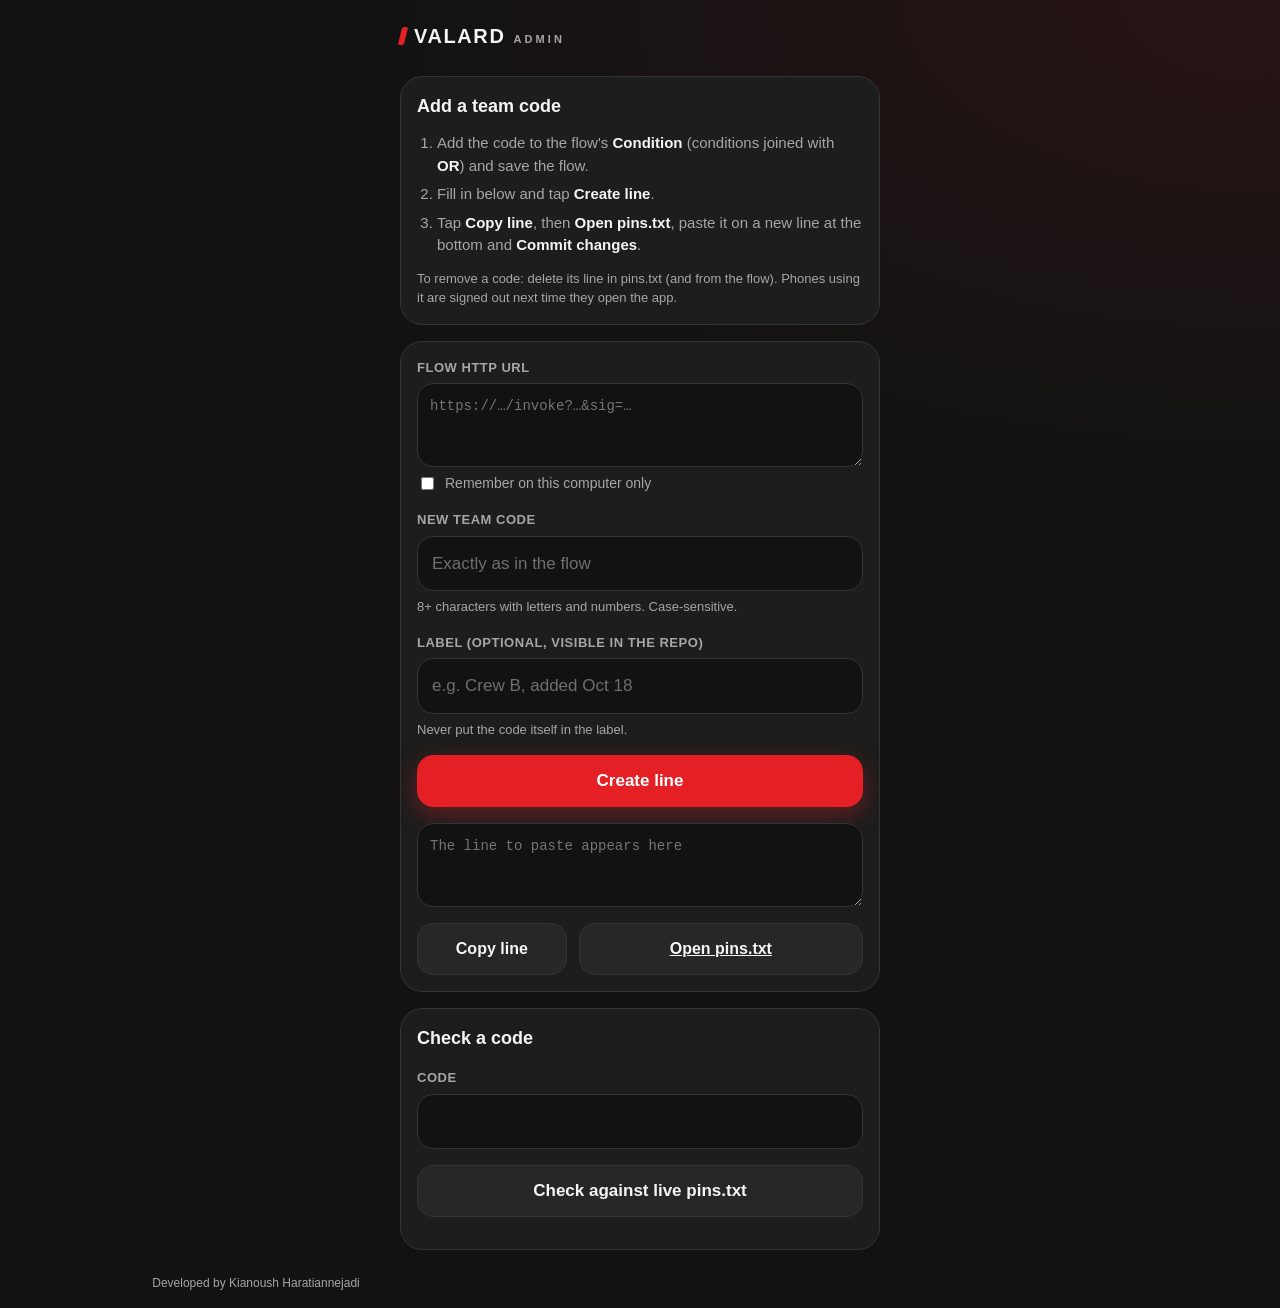
==== admin.html @ 44d9e915 "Multiple team codes: pins.txt + admin page, revocation on launch (v1.4.0) Co-Authored-By: Claude Opu" ====
<!doctype html>
<html lang="en">
<head>
<meta charset="utf-8">
<meta name="viewport" content="width=device-width, initial-scale=1, viewport-fit=cover">
<title>Valard Camera Admin</title>
<meta name="robots" content="noindex">
<link rel="icon" href="icons/icon-192.png">
<link rel="stylesheet" href="style.css">
<style>
  .screen { position: static; min-height: 100%; }
  textarea {
    font: 14px/1.45 ui-monospace, Menlo, Consolas, monospace; color: var(--text); background: var(--bg);
    border: 1.5px solid var(--line); border-radius: var(--r-md); padding: 12px; width: 100%; min-height: 84px;
    resize: vertical; word-break: break-all; -webkit-user-select: text; user-select: text;
  }
  textarea:focus { outline: 0; border-color: var(--red); box-shadow: 0 0 0 4px var(--red-soft); }
  .steps { margin: 0; padding-left: 20px; color: var(--muted); font-size: 15px; display: grid; gap: 6px; }
  .steps b { color: var(--text); }
  .ok-msg { color: var(--good); margin: 0; font-size: 14px; }
  .ok-msg:empty { display: none; }
  h2 { margin: 0; font-size: 18px; }
  a { color: #ff6b6f; }
  .check { display: flex; gap: 8px; align-items: center; font-size: 14px; color: var(--muted); }
</style>
</head>
<body>
<section class="screen">
  <header class="topbar">
    <div class="wordmark"><span class="wm-bar"></span>VALARD<small>ADMIN</small></div>
  </header>

  <div class="card">
    <h2>Add a team code</h2>
    <ol class="steps">
      <li>Add the code to the flow's <b>Condition</b> (conditions joined with <b>OR</b>) and save the flow.</li>
      <li>Fill in below and tap <b>Create line</b>.</li>
      <li>Tap <b>Copy line</b>, then <b>Open pins.txt</b>, paste it on a new line at the bottom and <b>Commit changes</b>.</li>
    </ol>
    <p class="muted small">To remove a code: delete its line in pins.txt (and from the flow). Phones using it are signed out next time they open the app.</p>
  </div>

  <form class="card form" onsubmit="return false">
    <label class="field">
      <span class="field-label">Flow HTTP URL</span>
      <textarea id="url" placeholder="https://…/invoke?…&amp;sig=…" spellcheck="false"></textarea>
      <span class="check"><input type="checkbox" id="remember"> <label for="remember">Remember on this computer only</label></span>
    </label>
    <label class="field">
      <span class="field-label">New team code</span>
      <span class="input-wrap"><input id="code" autocomplete="off" autocapitalize="off" spellcheck="false" placeholder="Exactly as in the flow"></span>
      <span class="hint">8+ characters with letters and numbers. Case-sensitive.</span>
    </label>
    <label class="field">
      <span class="field-label">Label (optional, visible in the repo)</span>
      <span class="input-wrap"><input id="label" autocomplete="off" placeholder="e.g. Crew B, added Oct 18"></span>
      <span class="hint">Never put the code itself in the label.</span>
    </label>
    <p id="err" class="err" role="alert"></p>
    <button id="make" class="btn primary block" type="submit">Create line</button>
    <textarea id="line" readonly placeholder="The line to paste appears here"></textarea>
    <div class="preview-actions">
      <button id="copy" class="btn" type="button">Copy line</button>
      <a class="btn" href="https://github.com/Kianoush-h/Valard-Camera-app/edit/main/pins.txt" target="_blank" rel="noopener">Open pins.txt</a>
    </div>
    <p id="ok" class="ok-msg"></p>
  </form>

  <form class="card form" onsubmit="return false">
    <h2>Check a code</h2>
    <label class="field">
      <span class="field-label">Code</span>
      <span class="input-wrap"><input id="test-code" autocomplete="off" autocapitalize="off" spellcheck="false"></span>
    </label>
    <button id="test" class="btn block" type="submit">Check against live pins.txt</button>
    <p id="test-out" class="muted"></p>
  </form>

  <p class="credit">Developed by Kianoush Haratiannejadi</p>
</section>

<script>
(function () {
  'use strict';
  const $ = id => document.getElementById(id);
  const enc = new TextEncoder();
  const b64 = a => btoa(String.fromCharCode(...new Uint8Array(a)));
  const unb64 = s => Uint8Array.from(atob(s), c => c.charCodeAt(0));

  try {
    const saved = localStorage.getItem('vc-admin.url');
    if (saved) { $('url').value = saved; $('remember').checked = true; }
  } catch (e) { /* ignore */ }

  async function loadHeader() {
    const r = await fetch('pins.txt?t=' + Date.now(), { cache: 'no-store' });
    if (!r.ok) throw new Error('Could not load pins.txt (' + r.status + ')');
    const text = await r.text();
    const m = /^salt=(\S+)\s+iter=(\d+)/m.exec(text);
    if (!m) throw new Error('pins.txt has no salt line');
    return { salt: m[1], iter: +m[2], text };
  }

  async function keyFor(code, head, usage) {
    const base = await crypto.subtle.importKey('raw', enc.encode(code), 'PBKDF2', false, ['deriveKey']);
    return crypto.subtle.deriveKey({ name: 'PBKDF2', salt: unb64(head.salt), iterations: head.iter, hash: 'SHA-256' },
      base, { name: 'AES-GCM', length: 256 }, false, [usage]);
  }

  $('make').onclick = async () => {
    $('err').textContent = ''; $('ok').textContent = ''; $('line').value = '';
    const url = $('url').value.trim(), code = $('code').value.trim();
    const label = $('label').value.trim().replace(/\s+/g, ' ');
    if (!/^https:\/\/\S+sig=\S+/.test(url)) { $('err').textContent = 'Paste the full HTTP URL from the flow trigger (it contains "sig=").'; return; }
    if (code.length < 8) { $('err').textContent = 'Use a code of at least 8 characters.'; return; }
    if (label && label.includes(code)) { $('err').textContent = 'The label must not contain the code.'; return; }
    try {
      if ($('remember').checked) localStorage.setItem('vc-admin.url', url); else localStorage.removeItem('vc-admin.url');
    } catch (e) { /* ignore */ }
    $('make').disabled = true; $('make').textContent = 'Encrypting…';
    try {
      const head = await loadHeader();
      const key = await keyFor(code, head, 'encrypt');
      const iv = crypto.getRandomValues(new Uint8Array(12));
      const data = await crypto.subtle.encrypt({ name: 'AES-GCM', iv }, key, enc.encode(url));
      $('line').value = `${b64(iv)}.${b64(data)}` + (label ? `  # ${label}` : '');
      $('ok').textContent = 'Line created. Copy it and add it to pins.txt.';
    } catch (e) {
      $('err').textContent = e.message;
    } finally {
      $('make').disabled = false; $('make').textContent = 'Create line';
    }
  };

  $('copy').onclick = () => {
    if (!$('line').value) return;
    $('line').select();
    (navigator.clipboard ? navigator.clipboard.writeText($('line').value) : Promise.reject())
      .catch(() => document.execCommand('copy'))
      .finally(() => { $('copy').textContent = 'Copied'; setTimeout(() => { $('copy').textContent = 'Copy line'; }, 2000); });
  };

  $('test').onclick = async () => {
    const code = $('test-code').value.trim();
    if (!code) return;
    $('test-out').textContent = 'Checking…';
    try {
      const head = await loadHeader();
      const key = await keyFor(code, head, 'decrypt');
      const lines = head.text.split(/\r?\n/).map(l => /^([A-Za-z0-9+/=]+)\.([A-Za-z0-9+/=]+)/.exec(l.trim())).filter(Boolean);
      for (const m of lines) {
        try {
          await crypto.subtle.decrypt({ name: 'AES-GCM', iv: unb64(m[1]) }, key, unb64(m[2]));
          $('test-out').textContent = 'Valid: this code unlocks the app (it must also be in the flow).';
          return;
        } catch (e) { /* next */ }
      }
      $('test-out').textContent = `Not valid: no line in pins.txt matches (${lines.length} code${lines.length === 1 ? '' : 's'} listed).`;
    } catch (e) {
      $('test-out').textContent = e.message;
    }
  };
})();
</script>
</body>
</html>
---- style.css ----
/* Valard Camera UI. Brand: charcoal #333333, red #E42025. Dark, high contrast for outdoor use. */
:root {
  --bg: #121212;
  --surface: #1d1d1d;
  --surface-2: #272727;
  --line: #343434;
  --text: #f5f5f5;
  --muted: #a6a6a6;
  --red: #e42025;
  --red-press: #c3171c;
  --red-soft: rgba(228, 32, 37, .14);
  --on-red: #ffffff;
  --good: #30d158;
  --ok: #ffd60a;
  --bad: #ff453a;

  --r-sm: 12px;
  --r-md: 16px;
  --r-lg: 22px;
  --s1: 4px; --s2: 8px; --s3: 12px; --s4: 16px; --s5: 24px; --s6: 32px;
  --font: -apple-system, BlinkMacSystemFont, "SF Pro Text", "Inter", "Segoe UI", Roboto, Helvetica, Arial, sans-serif;
  --shadow: 0 10px 30px rgba(0, 0, 0, .45);
}

* { box-sizing: border-box; -webkit-tap-highlight-color: transparent; }
[hidden] { display: none !important; }

html, body {
  margin: 0; height: 100%;
  background: var(--bg); color: var(--text);
  font: 16px/1.5 var(--font);
  -webkit-font-smoothing: antialiased;
  -webkit-user-select: none; user-select: none;
  overscroll-behavior: none;
}
button { font: inherit; color: inherit; touch-action: manipulation; cursor: pointer; }
:focus-visible { outline: 3px solid var(--red); outline-offset: 2px; }

.ic { width: 22px; height: 22px; fill: none; stroke: currentColor; stroke-width: 2; stroke-linecap: round; stroke-linejoin: round; flex: none; }

/* ---------- screens (stacked so they can cross-animate) */
.screen {
  position: fixed; inset: 0; overflow-y: auto; -webkit-overflow-scrolling: touch;
  display: flex; flex-direction: column; gap: var(--s4);
  padding: calc(env(safe-area-inset-top) + var(--s3)) var(--s4) calc(env(safe-area-inset-bottom) + var(--s4));
  background:
    radial-gradient(120% 60% at 100% 0%, rgba(228, 32, 37, .10), transparent 60%),
    var(--bg);
}
.screen.dark { background: #000; padding: 0; gap: 0; }
@media (min-width: 560px) { .screen > * { width: 100%; max-width: 480px; margin-left: auto; margin-right: auto; } }

/* ---------- brand */
.wordmark {
  display: flex; align-items: baseline; gap: 8px;
  font-weight: 900; font-size: 20px; letter-spacing: .08em;
}
.wordmark small { font-size: 11px; font-weight: 700; letter-spacing: .28em; color: var(--muted); }
.wm-bar { width: 6px; height: 18px; background: var(--red); border-radius: 2px; align-self: center; transform: skewX(-14deg); }
.wordmark.big { font-size: 40px; gap: 12px; flex-wrap: wrap; }
.wordmark.big .wm-bar { width: 10px; height: 36px; }
.wordmark.big small { flex-basis: 100%; font-size: 13px; margin-left: 22px; margin-top: -4px; }
.setup-hero { margin-top: 8vh; }

.topbar { display: flex; align-items: center; justify-content: space-between; min-height: 48px; }
.topbar-title { font-weight: 700; font-size: 17px; }
.icon-btn {
  width: 44px; height: 44px; border-radius: 50%; border: 1px solid var(--line);
  background: var(--surface); display: grid; place-items: center; transition: background .15s, transform .15s;
}
.icon-btn:active { background: var(--surface-2); transform: scale(.94); }
.icon-btn-spacer { width: 44px; }

/* ---------- cards & text */
.card {
  background: var(--surface); border: 1px solid var(--line); border-radius: var(--r-lg);
  padding: var(--s4); display: flex; flex-direction: column; gap: var(--s3);
}
.muted { color: var(--muted); margin: 0; }
.small { font-size: 13px; }
.center { text-align: center; }
.row-between { display: flex; align-items: center; justify-content: space-between; gap: var(--s3); }
.row-between .muted { font-size: 14px; }
.credit { text-align: center; font-size: 12px; color: var(--muted); margin: auto 0 0; padding-top: var(--s2); }
.lead { color: var(--muted); font-size: 17px; margin: var(--s3) 0 0; max-width: 34ch; }
.err { color: var(--bad); margin: 0; min-height: 1.2em; font-size: 14px; }
.err:empty { display: none; }

/* ---------- forms */
.form { gap: var(--s4); }
.field { display: flex; flex-direction: column; gap: 6px; }
.field-label { font-size: 13px; font-weight: 600; letter-spacing: .04em; text-transform: uppercase; color: var(--muted); }
.hint { font-size: 13px; color: var(--muted); }
.input-wrap {
  display: flex; align-items: center; gap: 10px; padding: 0 6px 0 14px; min-height: 52px;
  background: var(--bg); border: 1.5px solid var(--line); border-radius: var(--r-md);
  transition: border-color .15s, box-shadow .15s;
}
.input-wrap > .ic { color: var(--muted); width: 20px; height: 20px; }
.input-wrap:focus-within { border-color: var(--red); box-shadow: 0 0 0 4px var(--red-soft); }
.input-wrap input {
  flex: 1; min-width: 0; border: 0; outline: 0; background: transparent; color: var(--text);
  font: inherit; font-size: 17px; padding: 14px 0; -webkit-user-select: text; user-select: text;
}
.input-wrap input::placeholder { color: #6f6f6f; }
.reveal { width: 44px; height: 44px; border: 0; background: none; color: var(--muted); display: grid; place-items: center; border-radius: 50%; }
.reveal[aria-pressed="true"] { color: var(--text); }

/* ---------- buttons */
.btn {
  display: inline-flex; align-items: center; justify-content: center; gap: 8px;
  min-height: 52px; padding: 0 18px; border-radius: var(--r-md);
  font-weight: 700; font-size: 17px; border: 1px solid var(--line);
  background: var(--surface-2); color: var(--text);
  transition: background .15s, transform .15s;
}
.btn:active { transform: scale(.97); }
.btn.primary { background: var(--red); border-color: var(--red); color: var(--on-red); box-shadow: 0 8px 24px rgba(228, 32, 37, .35); }
.btn.primary:active { background: var(--red-press); }
.btn.block { width: 100%; }
.btn[disabled] { opacity: .5; pointer-events: none; }
.link-btn {
  display: inline-flex; align-items: center; justify-content: center; gap: 8px;
  border: 0; background: none; color: var(--muted); min-height: 44px; font-size: 15px; font-weight: 600;
}
.link-btn .ic { width: 18px; height: 18px; }

/* ---------- home */
.clock { padding: var(--s2) var(--s1) 0; }
.clock-hello { color: var(--muted); font-size: 15px; font-weight: 600; min-height: 1.4em; }
.clock-time {
  font-size: clamp(44px, 15vw, 64px); font-weight: 800; letter-spacing: -.03em; line-height: 1.05;
  font-variant-numeric: tabular-nums;
}
.clock-date { color: var(--muted); font-size: 15px; font-variant-numeric: tabular-nums; }

.loc { gap: var(--s4); }
.loc-head { display: flex; gap: var(--s3); align-items: flex-start; }
.loc-icon { width: 44px; height: 44px; border-radius: 14px; background: var(--red-soft); color: var(--red); display: grid; place-items: center; flex: none; }
.loc-text { min-width: 0; }
.addr { font-weight: 700; font-size: 17px; line-height: 1.3; }
.coords { color: var(--muted); font-size: 14px; font-variant-numeric: tabular-nums; margin-top: 2px; }
.chips { display: flex; flex-wrap: wrap; gap: var(--s2); }
.chip-stat {
  display: inline-flex; align-items: center; gap: 8px; min-height: 36px; padding: 0 12px;
  background: var(--surface-2); border-radius: 999px; font-size: 14px; font-weight: 600; font-variant-numeric: tabular-nums;
}
.chip-btn {
  min-height: 36px; padding: 0 14px; border-radius: 999px; border: 0;
  background: var(--red); color: var(--on-red); font-size: 14px; font-weight: 700;
}
.dot { width: 10px; height: 10px; border-radius: 50%; background: var(--muted); position: relative; flex: none; }
.dot.good { background: var(--good); }
.dot.ok { background: var(--ok); }
.dot.bad { background: var(--bad); }
.dot.good::after {
  content: ""; position: absolute; inset: -4px; border-radius: 50%; border: 2px solid var(--good);
  animation: ping 1.8s ease-out infinite;
}
@keyframes ping { from { transform: scale(.6); opacity: .9; } to { transform: scale(1.8); opacity: 0; } }

.dial { width: 22px; height: 22px; }
.dial-ring { fill: none; stroke: var(--muted); stroke-width: 2.5; }
.dial-n { fill: var(--red); }
.dial-s { fill: #d0d0d0; }

.sync {
  display: flex; align-items: center; gap: 10px; padding: 12px var(--s4); min-height: 48px;
  border-radius: var(--r-md); background: var(--surface); border: 1px solid var(--line);
  font-size: 15px; font-weight: 600;
}
.sync .sync-ic { color: var(--good); }
.sync.pending .sync-ic, .sync.uploading .sync-ic { color: var(--ok); }
.sync.error { background: #2a1515; border-color: #5a2323; }
.sync.error .sync-ic { color: var(--bad); }

.warn { flex-direction: row; align-items: flex-start; background: #2a2410; border-color: #5a4a12; font-size: 14px; }
.warn .ic { color: var(--ok); }

.shutter-wrap { flex: 1; min-height: 170px; display: flex; flex-direction: column; align-items: center; justify-content: flex-end; gap: 10px; }
.shutter {
  position: relative; width: 104px; height: 104px; border-radius: 50%; padding: 0;
  border: 4px solid #fff; background: transparent; display: grid; place-items: center;
}
.shutter-core {
  width: 82px; height: 82px; border-radius: 50%; background: var(--red); color: #fff;
  display: grid; place-items: center; box-shadow: 0 10px 30px rgba(228, 32, 37, .45);
}
.shutter-core .ic { width: 32px; height: 32px; }
.shutter-halo { position: absolute; inset: -12px; border-radius: 50%; border: 2px solid rgba(228, 32, 37, .55); opacity: 0; pointer-events: none; }
.shutter-label { margin: 0; font-weight: 700; letter-spacing: .02em; }

/* ---------- preview */
.preview-img { flex: 1; min-height: 0; display: flex; align-items: center; justify-content: center; padding-top: env(safe-area-inset-top); }
.preview-img img { max-width: 100%; max-height: 100%; object-fit: contain; }
.sheet {
  background: rgba(24, 24, 24, .92); -webkit-backdrop-filter: blur(18px); backdrop-filter: blur(18px);
  border-top: 1px solid var(--line); border-radius: var(--r-lg) var(--r-lg) 0 0;
  padding: var(--s4) var(--s4) calc(env(safe-area-inset-bottom) + var(--s3));
  display: flex; flex-direction: column; gap: var(--s3);
}
.sheet-dest { display: flex; align-items: center; gap: 8px; color: var(--muted); font-size: 14px; font-weight: 600; }
.sheet-dest .ic { width: 18px; height: 18px; color: var(--red); }
.preview-actions { display: grid; grid-template-columns: 1fr 1.9fr; gap: var(--s3); }
.preview-actions .btn { padding: 0 12px; white-space: nowrap; font-size: 16px; }

/* ---------- overlays */
.busy {
  position: fixed; inset: 0; z-index: 40; display: grid; place-items: center;
  background: rgba(0, 0, 0, .62); -webkit-backdrop-filter: blur(6px); backdrop-filter: blur(6px);
}
.busy-card {
  display: flex; flex-direction: column; align-items: center; gap: var(--s3);
  background: var(--surface); border: 1px solid var(--line); border-radius: var(--r-lg);
  padding: var(--s5) var(--s6); box-shadow: var(--shadow); font-weight: 600;
}
.busy-card p { margin: 0; }
.ring { width: 48px; height: 48px; animation: spin 1s linear infinite; }
.ring circle { fill: none; stroke: var(--red); stroke-width: 4.5; stroke-linecap: round; stroke-dasharray: 90 150; }
@keyframes spin { to { transform: rotate(360deg); } }

.toast {
  position: fixed; left: 16px; right: 16px; z-index: 50; margin: 0 auto; width: max-content; max-width: calc(100% - 32px);
  bottom: calc(env(safe-area-inset-bottom) + 24px);
  display: flex; align-items: center; gap: 10px;
  background: #fafafa; color: #111; font-weight: 700; font-size: 15px;
  padding: 12px 18px; border-radius: 999px; box-shadow: var(--shadow);
}
.toast .ic { width: 20px; height: 20px; color: #1a7f37; }
.toast.err .ic { color: var(--red); }

@media (prefers-reduced-motion: reduce) {
  *, *::before, *::after { animation: none !important; transition: none !important; }
}
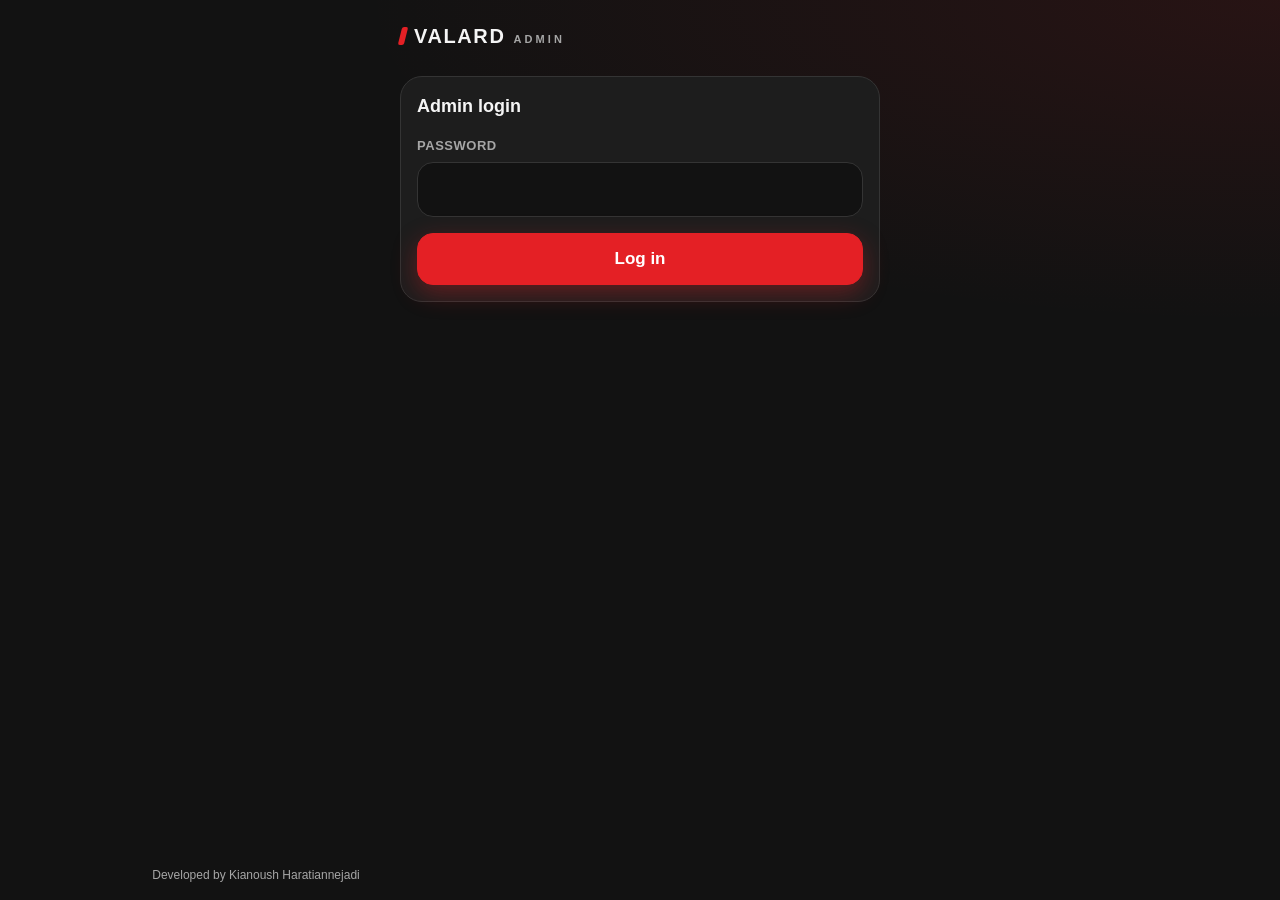
==== commit 9b7d6e66: "Simple PIN sign-in: PIN only for crew, admin page manages names (v1.5.0) - Upload address built into" ====
--- a/admin.html
+++ b/admin.html
@@ -9,72 +9,96 @@
 <link rel="stylesheet" href="style.css">
 <style>
   .screen { position: static; min-height: 100%; }
-  textarea {
-    font: 14px/1.45 ui-monospace, Menlo, Consolas, monospace; color: var(--text); background: var(--bg);
-    border: 1.5px solid var(--line); border-radius: var(--r-md); padding: 12px; width: 100%; min-height: 84px;
-    resize: vertical; word-break: break-all; -webkit-user-select: text; user-select: text;
-  }
-  textarea:focus { outline: 0; border-color: var(--red); box-shadow: 0 0 0 4px var(--red-soft); }
-  .steps { margin: 0; padding-left: 20px; color: var(--muted); font-size: 15px; display: grid; gap: 6px; }
-  .steps b { color: var(--text); }
-  .ok-msg { color: var(--good); margin: 0; font-size: 14px; }
-  .ok-msg:empty { display: none; }
   h2 { margin: 0; font-size: 18px; }
   a { color: #ff6b6f; }
-  .check { display: flex; gap: 8px; align-items: center; font-size: 14px; color: var(--muted); }
+  .people { display: flex; flex-direction: column; gap: 8px; }
+  .person {
+    display: grid; grid-template-columns: 1fr auto auto; align-items: center; gap: 8px;
+    background: var(--bg); border: 1px solid var(--line); border-radius: var(--r-md); padding: 8px 8px 8px 14px;
+  }
+  .person .who { font-weight: 700; }
+  .person .pin { font: 14px ui-monospace, Menlo, Consolas, monospace; color: var(--muted); }
+  .person .pin.shown { color: var(--text); }
+  .mini { min-height: 40px; min-width: 40px; padding: 0 10px; border-radius: 10px; border: 1px solid var(--line); background: var(--surface-2); color: var(--text); font-weight: 600; font-size: 14px; }
+  .mini.danger { color: #ff6b6f; }
+  .add-row { display: grid; grid-template-columns: 1fr; gap: 10px; }
+  .pin-row { display: grid; grid-template-columns: 1fr auto; gap: 8px; }
+  .status { font-size: 14px; margin: 0; }
+  .status.ok { color: var(--good); }
+  .status.warn { color: var(--ok); }
+  .empty { color: var(--muted); font-size: 14px; text-align: center; padding: 12px; }
+  .steps { margin: 0; padding-left: 20px; color: var(--muted); font-size: 14px; display: grid; gap: 4px; }
+  .steps b { color: var(--text); }
 </style>
 </head>
 <body>
 <section class="screen">
   <header class="topbar">
     <div class="wordmark"><span class="wm-bar"></span>VALARD<small>ADMIN</small></div>
+    <button id="logout" class="mini" hidden>Log out</button>
   </header>
 
-  <div class="card">
-    <h2>Add a team code</h2>
+  <!-- Login -->
+  <form id="login" class="card form" onsubmit="return false">
+    <h2>Admin login</h2>
+    <label class="field">
+      <span class="field-label">Password</span>
+      <span class="input-wrap"><input id="pass" type="password" autocomplete="current-password"></span>
+    </label>
+    <p id="login-err" class="err" role="alert"></p>
+    <button id="login-btn" class="btn primary block" type="submit">Log in</button>
+  </form>
+
+  <!-- First-time setup -->
+  <form id="setup" class="card form" onsubmit="return false" hidden>
+    <h2>First-time setup</h2>
     <ol class="steps">
-      <li>Add the code to the flow's <b>Condition</b> (conditions joined with <b>OR</b>) and save the flow.</li>
-      <li>Fill in below and tap <b>Create line</b>.</li>
-      <li>Tap <b>Copy line</b>, then <b>Open pins.txt</b>, paste it on a new line at the bottom and <b>Commit changes</b>.</li>
+      <li>Open <a href="https://github.com/settings/personal-access-tokens/new" target="_blank" rel="noopener">GitHub › New fine-grained token</a>.</li>
+      <li>Name it <b>Valard Camera admin</b>, expiration up to 1 year.</li>
+      <li>Repository access: <b>Only select repositories › Valard-Camera-app</b>.</li>
+      <li>Permissions › Repository › <b>Contents: Read and write</b>. Generate and copy it.</li>
     </ol>
-    <p class="muted small">To remove a code: delete its line in pins.txt (and from the flow). Phones using it are signed out next time they open the app.</p>
+    <label class="field">
+      <span class="field-label">GitHub token</span>
+      <span class="input-wrap"><input id="token" type="password" autocomplete="off" spellcheck="false" placeholder="github_pat_…"></span>
+      <span class="hint">Stored only encrypted with your admin password.</span>
+    </label>
+    <p id="setup-err" class="err" role="alert"></p>
+    <button id="setup-btn" class="btn primary block" type="submit">Save setup</button>
+  </form>
+
+  <!-- People -->
+  <div id="main" hidden>
+    <div class="card">
+      <div class="row-between"><h2>People &amp; PINs</h2><span id="count" class="muted small"></span></div>
+      <div id="people" class="people"></div>
+    </div>
+
+    <form id="add" class="card form" onsubmit="return false" style="margin-top:16px">
+      <h2>Add a person</h2>
+      <div class="add-row">
+        <label class="field">
+          <span class="field-label">Name (stamped on photos)</span>
+          <span class="input-wrap"><input id="new-name" autocomplete="off" autocapitalize="words" placeholder="e.g. John Smith"></span>
+        </label>
+        <label class="field">
+          <span class="field-label">PIN</span>
+          <div class="pin-row">
+            <span class="input-wrap"><input id="new-pin" autocomplete="off" autocapitalize="off" spellcheck="false" placeholder="Same as in the flow"></span>
+            <button id="gen" class="mini" type="button">Generate</button>
+          </div>
+          <span class="hint">Remember: the PIN must also be in the flow's Condition (OR).</span>
+        </label>
+      </div>
+      <p id="add-err" class="err" role="alert"></p>
+      <button id="add-btn" class="btn block" type="submit">Add to list</button>
+    </form>
+
+    <div class="card" style="margin-top:16px">
+      <button id="save" class="btn primary block">Save changes</button>
+      <p id="status" class="status muted"></p>
+    </div>
   </div>
-
-  <form class="card form" onsubmit="return false">
-    <label class="field">
-      <span class="field-label">Flow HTTP URL</span>
-      <textarea id="url" placeholder="https://…/invoke?…&amp;sig=…" spellcheck="false"></textarea>
-      <span class="check"><input type="checkbox" id="remember"> <label for="remember">Remember on this computer only</label></span>
-    </label>
-    <label class="field">
-      <span class="field-label">New team code</span>
-      <span class="input-wrap"><input id="code" autocomplete="off" autocapitalize="off" spellcheck="false" placeholder="Exactly as in the flow"></span>
-      <span class="hint">8+ characters with letters and numbers. Case-sensitive.</span>
-    </label>
-    <label class="field">
-      <span class="field-label">Label (optional, visible in the repo)</span>
-      <span class="input-wrap"><input id="label" autocomplete="off" placeholder="e.g. Crew B, added Oct 18"></span>
-      <span class="hint">Never put the code itself in the label.</span>
-    </label>
-    <p id="err" class="err" role="alert"></p>
-    <button id="make" class="btn primary block" type="submit">Create line</button>
-    <textarea id="line" readonly placeholder="The line to paste appears here"></textarea>
-    <div class="preview-actions">
-      <button id="copy" class="btn" type="button">Copy line</button>
-      <a class="btn" href="https://github.com/Kianoush-h/Valard-Camera-app/edit/main/pins.txt" target="_blank" rel="noopener">Open pins.txt</a>
-    </div>
-    <p id="ok" class="ok-msg"></p>
-  </form>
-
-  <form class="card form" onsubmit="return false">
-    <h2>Check a code</h2>
-    <label class="field">
-      <span class="field-label">Code</span>
-      <span class="input-wrap"><input id="test-code" autocomplete="off" autocapitalize="off" spellcheck="false"></span>
-    </label>
-    <button id="test" class="btn block" type="submit">Check against live pins.txt</button>
-    <p id="test-out" class="muted"></p>
-  </form>
 
   <p class="credit">Developed by Kianoush Haratiannejadi</p>
 </section>
@@ -82,84 +106,208 @@
 <script>
 (function () {
   'use strict';
+  const REPO = 'Kianoush-h/Valard-Camera-app';
+  const PIN_ITER = 200000, ADMIN_ITER = 310000;
   const $ = id => document.getElementById(id);
-  const enc = new TextEncoder();
+  const te = new TextEncoder(), td = new TextDecoder();
   const b64 = a => btoa(String.fromCharCode(...new Uint8Array(a)));
   const unb64 = s => Uint8Array.from(atob(s), c => c.charCodeAt(0));
-
-  try {
-    const saved = localStorage.getItem('vc-admin.url');
-    if (saved) { $('url').value = saved; $('remember').checked = true; }
-  } catch (e) { /* ignore */ }
-
-  async function loadHeader() {
-    const r = await fetch('pins.txt?t=' + Date.now(), { cache: 'no-store' });
-    if (!r.ok) throw new Error('Could not load pins.txt (' + r.status + ')');
-    const text = await r.text();
-    const m = /^salt=(\S+)\s+iter=(\d+)/m.exec(text);
-    if (!m) throw new Error('pins.txt has no salt line');
-    return { salt: m[1], iter: +m[2], text };
-  }
-
-  async function keyFor(code, head, usage) {
-    const base = await crypto.subtle.importKey('raw', enc.encode(code), 'PBKDF2', false, ['deriveKey']);
-    return crypto.subtle.deriveKey({ name: 'PBKDF2', salt: unb64(head.salt), iterations: head.iter, hash: 'SHA-256' },
-      base, { name: 'AES-GCM', length: 256 }, false, [usage]);
-  }
-
-  $('make').onclick = async () => {
-    $('err').textContent = ''; $('ok').textContent = ''; $('line').value = '';
-    const url = $('url').value.trim(), code = $('code').value.trim();
-    const label = $('label').value.trim().replace(/\s+/g, ' ');
-    if (!/^https:\/\/\S+sig=\S+/.test(url)) { $('err').textContent = 'Paste the full HTTP URL from the flow trigger (it contains "sig=").'; return; }
-    if (code.length < 8) { $('err').textContent = 'Use a code of at least 8 characters.'; return; }
-    if (label && label.includes(code)) { $('err').textContent = 'The label must not contain the code.'; return; }
+  const hex = a => Array.from(a, b => b.toString(16).padStart(2, '0')).join('');
+  const b64utf8 = s => btoa(unescape(encodeURIComponent(s)));
+  const rnd = n => crypto.getRandomValues(new Uint8Array(n));
+
+  let session = null; // { pass, token, people: [{name, pin, added}] }
+  let dirty = false;
+
+  // ---------- crypto
+
+  async function passKey(pass, salt, iter) {
+    const base = await crypto.subtle.importKey('raw', te.encode(pass), 'PBKDF2', false, ['deriveKey']);
+    return crypto.subtle.deriveKey({ name: 'PBKDF2', salt, iterations: iter, hash: 'SHA-256' },
+      base, { name: 'AES-GCM', length: 256 }, false, ['encrypt', 'decrypt']);
+  }
+
+  async function sealAdmin(pass, obj) {
+    const salt = rnd(16), iv = rnd(12);
+    const key = await passKey(pass, salt, ADMIN_ITER);
+    const data = await crypto.subtle.encrypt({ name: 'AES-GCM', iv }, key, te.encode(JSON.stringify(obj)));
+    return JSON.stringify({ v: 1, salt: b64(salt), iter: ADMIN_ITER, iv: b64(iv), data: b64(data) }, null, 1);
+  }
+
+  async function openAdmin(pass, blob) {
+    const key = await passKey(pass, unb64(blob.salt), blob.iter);
+    const plain = await crypto.subtle.decrypt({ name: 'AES-GCM', iv: unb64(blob.iv) }, key, unb64(blob.data));
+    return JSON.parse(td.decode(plain));
+  }
+
+  // pins.json entry: id = first 16 bytes of PBKDF2(pin), name encrypted with bytes 32..64.
+  async function pinEntry(pin, salt, name) {
+    const base = await crypto.subtle.importKey('raw', te.encode(pin), 'PBKDF2', false, ['deriveBits']);
+    const bits = new Uint8Array(await crypto.subtle.deriveBits({ name: 'PBKDF2', salt, iterations: PIN_ITER, hash: 'SHA-256' }, base, 512));
+    const key = await crypto.subtle.importKey('raw', bits.slice(32, 64), 'AES-GCM', false, ['encrypt']);
+    const iv = rnd(12);
+    const data = await crypto.subtle.encrypt({ name: 'AES-GCM', iv }, key, te.encode(JSON.stringify({ name })));
+    return [hex(bits.slice(0, 16)), { iv: b64(iv), data: b64(data) }];
+  }
+
+  // ---------- GitHub
+
+  async function gh(path, opts) {
+    const o = opts || {};
+    return fetch(`https://api.github.com/repos/${REPO}/contents/${path}`, Object.assign({}, o, {
+      headers: Object.assign({ Authorization: 'Bearer ' + session.token, Accept: 'application/vnd.github+json' }, o.headers || {}),
+    }));
+  }
+
+  async function readRepoFile(path) {
+    const r = await gh(path + '?ref=main&t=' + Date.now());
+    if (r.status === 404) return null;
+    if (!r.ok) throw new Error(`GitHub ${r.status}: check the token`);
+    const j = await r.json();
+    return { sha: j.sha, text: decodeURIComponent(escape(atob(j.content.replace(/\n/g, '')))) };
+  }
+
+  async function writeRepoFile(path, text, message) {
+    const cur = await readRepoFile(path);
+    const r = await gh(path, {
+      method: 'PUT',
+      body: JSON.stringify({ message, content: b64utf8(text), branch: 'main', sha: cur ? cur.sha : undefined }),
+    });
+    if (!r.ok) throw new Error(`GitHub ${r.status}: ${(await r.text()).slice(0, 160)}`);
+  }
+
+  // ---------- views
+
+  function view(name) {
+    $('login').hidden = name !== 'login';
+    $('setup').hidden = name !== 'setup';
+    $('main').hidden = name !== 'main';
+    $('logout').hidden = name !== 'main';
+  }
+
+  function setStatus(msg, kind) { $('status').textContent = msg; $('status').className = 'status ' + (kind || 'muted'); }
+
+  function render() {
+    const list = $('people');
+    list.innerHTML = '';
+    const people = session.people;
+    $('count').textContent = `${people.length} ${people.length === 1 ? 'person' : 'people'}`;
+    if (!people.length) {
+      list.innerHTML = '<div class="empty">No one yet. Add the first person below.</div>';
+    }
+    people.forEach((p, i) => {
+      const row = document.createElement('div');
+      row.className = 'person';
+      row.innerHTML = '<div><div class="who"></div><div class="pin">••••••••</div></div>'
+        + '<button class="mini" type="button">Show</button><button class="mini danger" type="button">Remove</button>';
+      row.querySelector('.who').textContent = p.name;
+      const pinEl = row.querySelector('.pin');
+      const [showBtn, rmBtn] = row.querySelectorAll('button');
+      showBtn.onclick = () => {
+        const shown = pinEl.classList.toggle('shown');
+        pinEl.textContent = shown ? p.pin : '••••••••';
+        showBtn.textContent = shown ? 'Hide' : 'Show';
+      };
+      rmBtn.onclick = () => {
+        if (!confirm(`Remove ${p.name}? Also remove their PIN from the flow.`)) return;
+        people.splice(i, 1);
+        dirty = true; render();
+      };
+      list.appendChild(row);
+    });
+    if (dirty) setStatus('Unsaved changes. Tap Save changes.', 'warn');
+  }
+
+  // ---------- actions
+
+  $('login-btn').onclick = async () => {
+    const pass = $('pass').value;
+    $('login-err').textContent = '';
+    if (!pass) return;
+    $('login-btn').disabled = true; $('login-btn').textContent = 'Checking…';
     try {
-      if ($('remember').checked) localStorage.setItem('vc-admin.url', url); else localStorage.removeItem('vc-admin.url');
-    } catch (e) { /* ignore */ }
-    $('make').disabled = true; $('make').textContent = 'Encrypting…';
+      const r = await fetch('admin.json?t=' + Date.now(), { cache: 'no-store' });
+      if (r.status === 404) { session = { pass, token: '', people: [] }; view('setup'); return; }
+      if (!r.ok) throw new Error('Could not load admin.json');
+      let data;
+      try { data = await openAdmin(pass, await r.json()); } catch (e) { throw new Error('Wrong password.'); }
+      session = { pass, token: data.token, people: data.people || [] };
+      // Use the newest copy straight from GitHub (the website copy can lag ~1 min after a save).
+      try {
+        const fresh = await readRepoFile('admin.json');
+        if (fresh) { const d2 = await openAdmin(pass, JSON.parse(fresh.text)); session.token = d2.token; session.people = d2.people || []; }
+      } catch (e) { /* fall back to the website copy */ }
+      dirty = false;
+      view('main'); render(); setStatus('Logged in.', 'ok');
+    } catch (e) {
+      $('login-err').textContent = e.message;
+    } finally {
+      $('login-btn').disabled = false; $('login-btn').textContent = 'Log in';
+    }
+  };
+
+  $('setup-btn').onclick = async () => {
+    const token = $('token').value.trim();
+    $('setup-err').textContent = '';
+    if (!/^(github_pat_|ghp_)\S+$/.test(token)) { $('setup-err').textContent = 'Paste the token that starts with github_pat_'; return; }
+    $('setup-btn').disabled = true; $('setup-btn').textContent = 'Saving…';
     try {
-      const head = await loadHeader();
-      const key = await keyFor(code, head, 'encrypt');
-      const iv = crypto.getRandomValues(new Uint8Array(12));
-      const data = await crypto.subtle.encrypt({ name: 'AES-GCM', iv }, key, enc.encode(url));
-      $('line').value = `${b64(iv)}.${b64(data)}` + (label ? `  # ${label}` : '');
-      $('ok').textContent = 'Line created. Copy it and add it to pins.txt.';
+      session.token = token;
+      await save('Set up admin');
+      view('main'); render();
     } catch (e) {
-      $('err').textContent = e.message;
+      $('setup-err').textContent = e.message;
     } finally {
-      $('make').disabled = false; $('make').textContent = 'Create line';
+      $('setup-btn').disabled = false; $('setup-btn').textContent = 'Save setup';
     }
   };
 
-  $('copy').onclick = () => {
-    if (!$('line').value) return;
-    $('line').select();
-    (navigator.clipboard ? navigator.clipboard.writeText($('line').value) : Promise.reject())
-      .catch(() => document.execCommand('copy'))
-      .finally(() => { $('copy').textContent = 'Copied'; setTimeout(() => { $('copy').textContent = 'Copy line'; }, 2000); });
-  };
-
-  $('test').onclick = async () => {
-    const code = $('test-code').value.trim();
-    if (!code) return;
-    $('test-out').textContent = 'Checking…';
-    try {
-      const head = await loadHeader();
-      const key = await keyFor(code, head, 'decrypt');
-      const lines = head.text.split(/\r?\n/).map(l => /^([A-Za-z0-9+/=]+)\.([A-Za-z0-9+/=]+)/.exec(l.trim())).filter(Boolean);
-      for (const m of lines) {
-        try {
-          await crypto.subtle.decrypt({ name: 'AES-GCM', iv: unb64(m[1]) }, key, unb64(m[2]));
-          $('test-out').textContent = 'Valid: this code unlocks the app (it must also be in the flow).';
-          return;
-        } catch (e) { /* next */ }
-      }
-      $('test-out').textContent = `Not valid: no line in pins.txt matches (${lines.length} code${lines.length === 1 ? '' : 's'} listed).`;
-    } catch (e) {
-      $('test-out').textContent = e.message;
+  $('gen').onclick = () => {
+    const chars = 'ABCDEFGHJKMNPQRSTUVWXYZabcdefghjkmnpqrstuvwxyz23456789';
+    $('new-pin').value = Array.from(rnd(9), b => chars[b % chars.length]).join('');
+  };
+
+  $('add-btn').onclick = () => {
+    const name = $('new-name').value.trim().replace(/\s+/g, ' ');
+    const pin = $('new-pin').value.trim();
+    $('add-err').textContent = '';
+    if (!name) { $('add-err').textContent = 'Enter a name.'; return; }
+    if (pin.length < 6) { $('add-err').textContent = 'PIN must be at least 6 characters.'; return; }
+    if (session.people.some(p => p.pin === pin)) { $('add-err').textContent = 'That PIN is already used by someone else.'; return; }
+    session.people.push({ name, pin, added: new Date().toISOString().slice(0, 10) });
+    $('new-name').value = ''; $('new-pin').value = '';
+    dirty = true; render();
+  };
+
+  async function save(message) {
+    setStatus('Saving…', 'muted');
+    const salt = rnd(16);
+    const entries = {};
+    for (const p of session.people) {
+      const [id, e] = await pinEntry(p.pin, salt, p.name);
+      entries[id] = e;
     }
-  };
+    const pinsJson = JSON.stringify({ v: 1, salt: b64(salt), iter: PIN_ITER, entries }, null, 1);
+    const adminJson = await sealAdmin(session.pass, { token: session.token, people: session.people });
+    await writeRepoFile('admin.json', adminJson, message + ' (admin)');
+    await writeRepoFile('pins.json', pinsJson, message + ' (pins)');
+    dirty = false;
+    setStatus('Saved. Live in the app in about 1 minute.', 'ok');
+  }
+
+  $('save').onclick = async () => {
+    $('save').disabled = true;
+    try { await save(`Update people (${session.people.length})`); }
+    catch (e) { setStatus(e.message, 'warn'); }
+    finally { $('save').disabled = false; }
+  };
+
+  $('logout').onclick = () => {
+    if (dirty && !confirm('You have unsaved changes. Log out anyway?')) return;
+    session = null; dirty = false; $('pass').value = ''; view('login');
+  };
+
+  window.addEventListener('beforeunload', e => { if (dirty) { e.preventDefault(); e.returnValue = ''; } });
 })();
 </script>
 </body>
--- a/style.css
+++ b/style.css
@@ -91,6 +91,8 @@
 .field { display: flex; flex-direction: column; gap: 6px; }
 .field-label { font-size: 13px; font-weight: 600; letter-spacing: .04em; text-transform: uppercase; color: var(--muted); }
 .hint { font-size: 13px; color: var(--muted); }
+.whoami { display: flex; align-items: center; gap: 10px; min-height: 52px; padding: 0 14px; background: var(--bg); border: 1.5px solid var(--line); border-radius: var(--r-md); font-size: 17px; font-weight: 600; }
+.whoami .ic { color: var(--muted); width: 20px; height: 20px; }
 .input-wrap {
   display: flex; align-items: center; gap: 10px; padding: 0 6px 0 14px; min-height: 52px;
   background: var(--bg); border: 1.5px solid var(--line); border-radius: var(--r-md);
